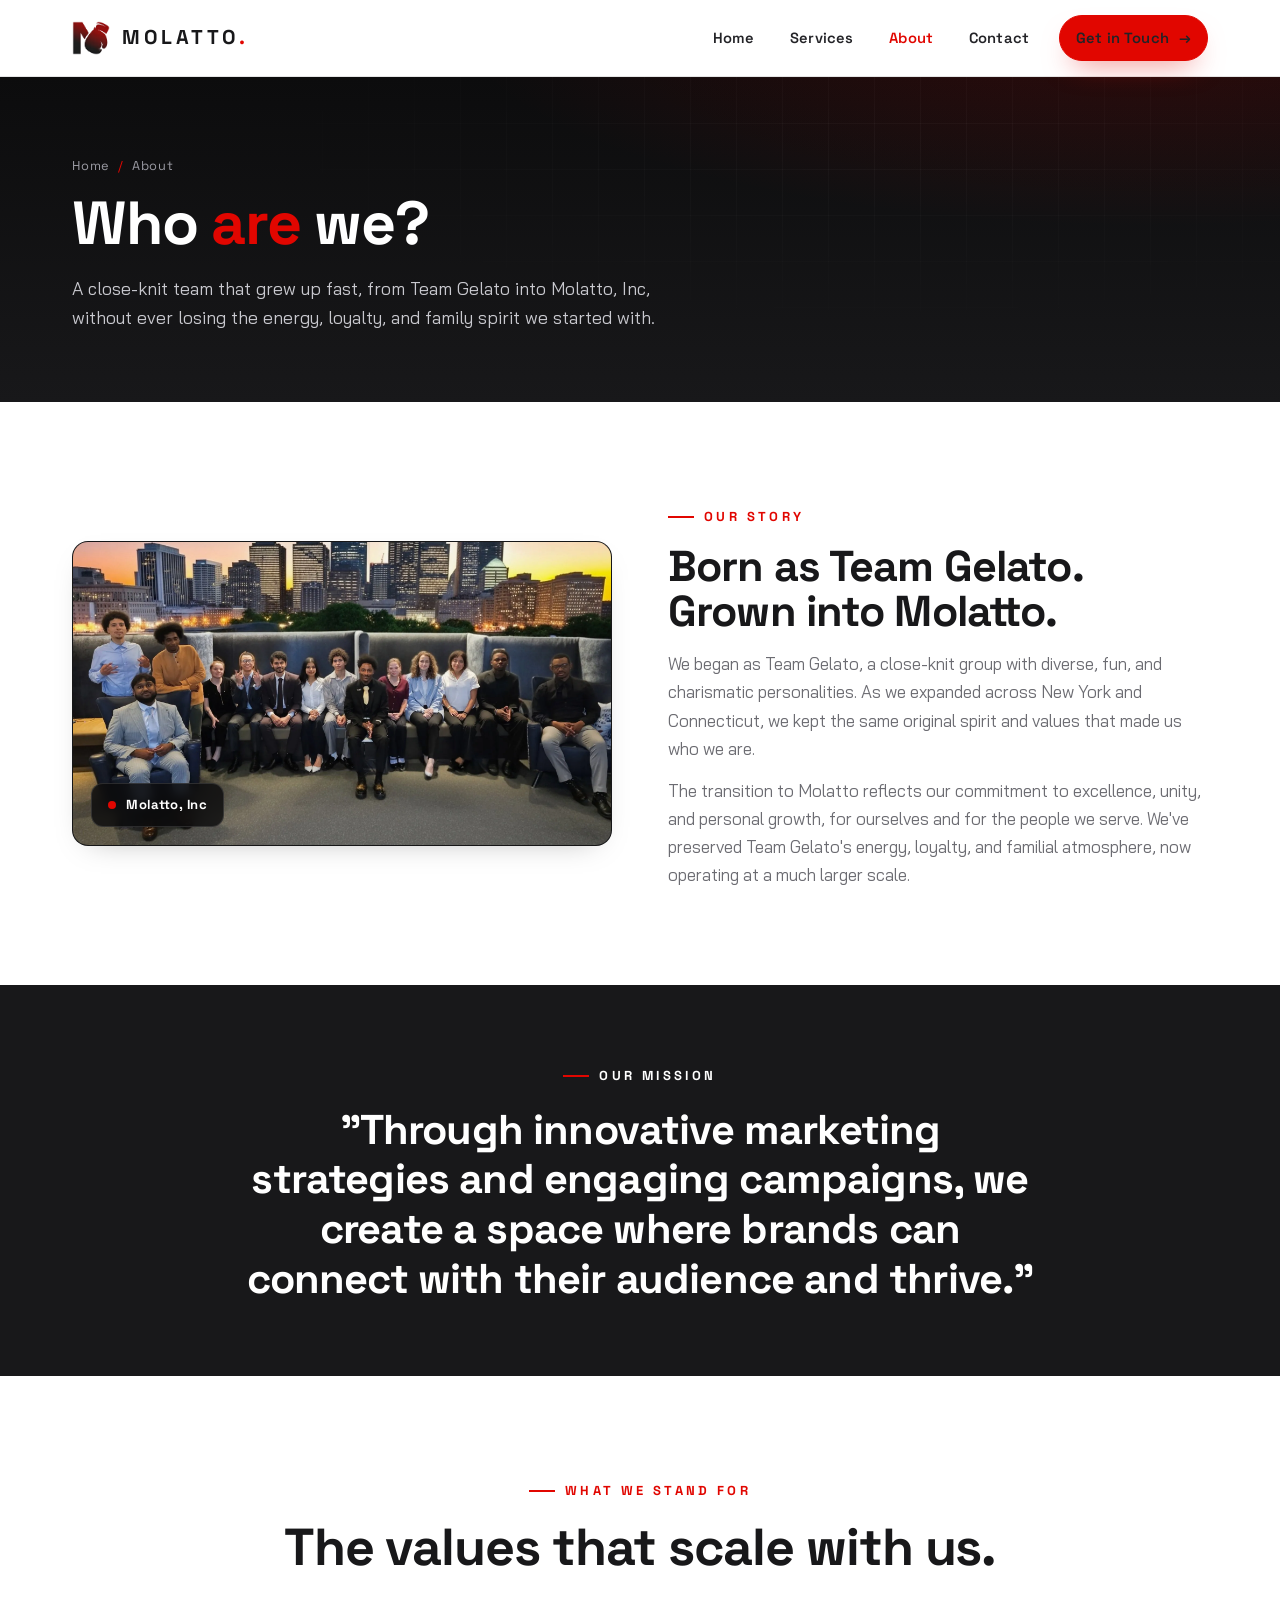
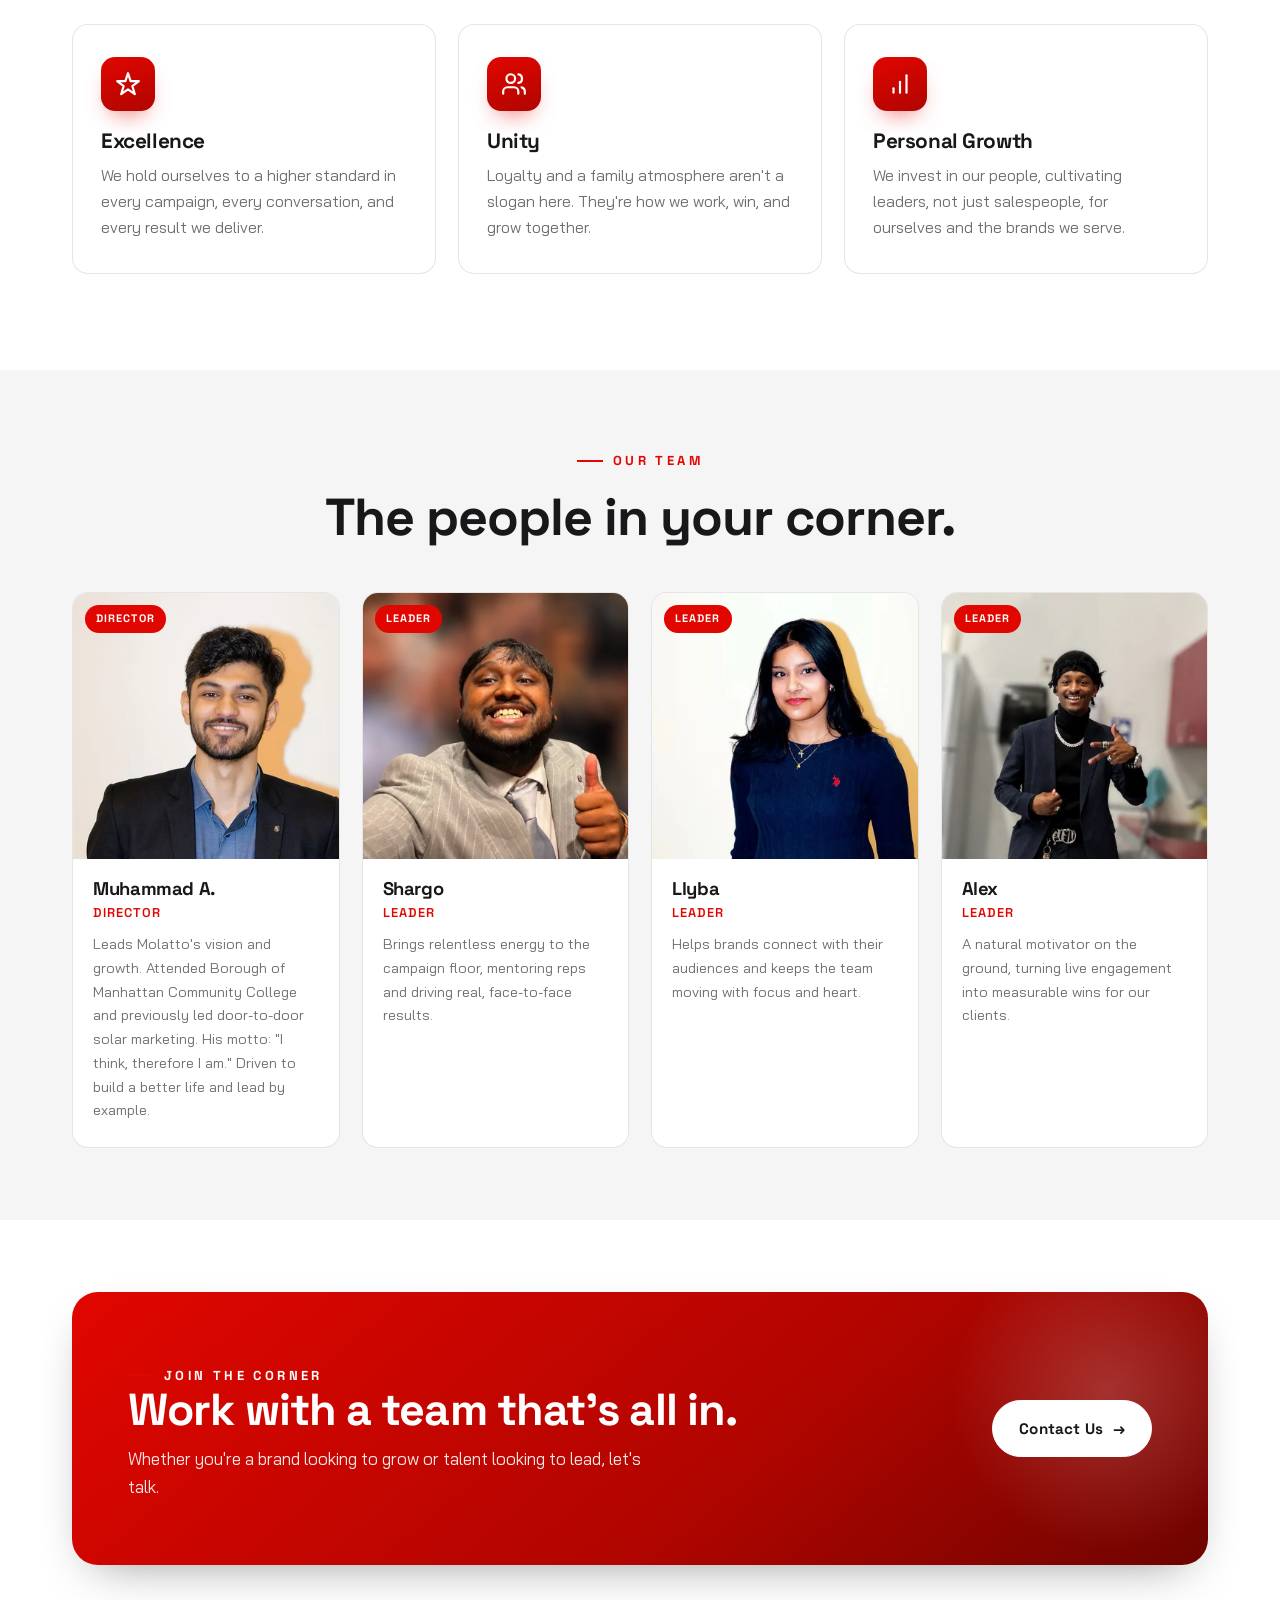
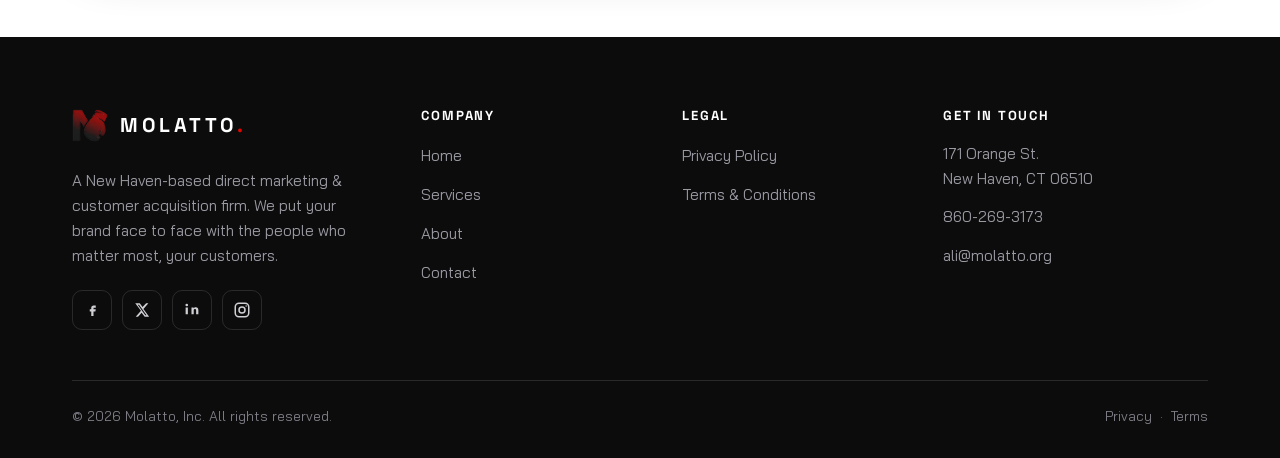
==== about.html @ bcc8a016 "Molatto, Inc website: modern responsive redesign Static multi-page site for a New Haven direct marke" ====
<!DOCTYPE html>
<html lang="en">
<head>
<meta charset="UTF-8" />
<meta name="viewport" content="width=device-width, initial-scale=1.0" />
<title>About | Molatto, Inc | Our Story, Mission &amp; Values</title>
<meta name="description" content="From Team Gelato to Molatto, Inc, a New Haven direct marketing firm built on excellence, unity, and personal growth. Meet our mission and team." />
<meta name="theme-color" content="#0c0c0d" />
<link rel="icon" type="image/png" href="assets/favicon.png" />
<link rel="preconnect" href="https://fonts.googleapis.com" />
<link rel="preconnect" href="https://fonts.gstatic.com" crossorigin />
<link href="https://fonts.googleapis.com/css2?family=Space+Grotesk:wght@500;600;700&family=Bai+Jamjuree:wght@400;500;600;700&display=swap" rel="stylesheet" />
<link rel="stylesheet" href="styles.css" />
</head>
<body>

<header class="site-header">
  <div class="container nav">
    <a class="brand" href="index.html" aria-label="Molatto, Inc home">
      <img src="assets/logo-icon.webp" alt="Molatto boxing-glove M logo" />
      <span class="wordmark">MOLATTO<span>.</span></span>
    </a>
    <nav class="nav-links" id="navLinks" aria-label="Primary">
      <a href="index.html">Home</a>
      <a href="services.html">Services</a>
      <a href="about.html" class="active">About</a>
      <a href="contact.html">Contact</a>
      <span class="nav-cta"><a class="btn" href="contact.html">Get in Touch <span class="arrow">→</span></a></span>
    </nav>
    <button class="nav-toggle" id="navToggle" aria-label="Toggle menu" aria-expanded="false" aria-controls="navLinks"><span></span></button>
  </div>
</header>

<section class="page-hero">
  <div class="container">
    <div class="crumbs"><a href="index.html">Home</a><span class="sep">/</span>About</div>
    <h1>Who <em>are</em> we?</h1>
    <p>A close-knit team that grew up fast, from Team Gelato into Molatto, Inc, without ever losing the energy, loyalty, and family spirit we started with.</p>
  </div>
</section>

<!-- Story -->
<section class="section">
  <div class="container">
    <div class="split">
      <div class="media media--frame reveal">
        <img src="assets/team.webp" alt="The Molatto, Inc team" />
        <span class="media-tag"><span class="dot"></span> Molatto, Inc</span>
      </div>
      <div class="reveal">
        <span class="eyebrow">Our Story</span>
        <h2 class="section-head" style="font-size:clamp(1.9rem,4vw,2.7rem);margin:16px 0 16px;">Born as Team Gelato. Grown into Molatto.</h2>
        <p style="color:var(--muted);margin-bottom:14px;">We began as Team Gelato, a close-knit group with diverse, fun, and charismatic personalities. As we expanded across New York and Connecticut, we kept the same original spirit and values that made us who we are.</p>
        <p style="color:var(--muted);">The transition to Molatto reflects our commitment to excellence, unity, and personal growth, for ourselves and for the people we serve. We've preserved Team Gelato's energy, loyalty, and familial atmosphere, now operating at a much larger scale.</p>
      </div>
    </div>
  </div>
</section>

<!-- Mission -->
<section class="section section--tight band">
  <div class="container" style="text-align:center;max-width:840px;">
    <span class="eyebrow eyebrow--center reveal" style="color:#fff;">Our Mission</span>
    <h2 class="reveal" style="font-size:clamp(1.7rem,4vw,2.6rem);margin-top:18px;color:#fff;line-height:1.2;">"Through innovative marketing strategies and engaging campaigns, we create a space where brands can connect with their audience and thrive."</h2>
  </div>
</section>

<!-- Values -->
<section class="section">
  <div class="container">
    <div class="section-head section-head--center reveal">
      <span class="eyebrow eyebrow--center">What We Stand For</span>
      <h2>The values that scale with us.</h2>
    </div>
    <div class="grid-3">
      <article class="card reveal">
        <div class="ic" aria-hidden="true"><svg viewBox="0 0 24 24" fill="none" stroke="currentColor" stroke-width="2" stroke-linecap="round" stroke-linejoin="round"><path d="m12 2 2.4 7.4H22l-6 4.6 2.3 7.4L12 17l-6.3 4.4L8 14 2 9.4h7.6z"/></svg></div>
        <h3>Excellence</h3>
        <p>We hold ourselves to a higher standard in every campaign, every conversation, and every result we deliver.</p>
      </article>
      <article class="card reveal">
        <div class="ic" aria-hidden="true"><svg viewBox="0 0 24 24" fill="none" stroke="currentColor" stroke-width="2" stroke-linecap="round" stroke-linejoin="round"><path d="M16 21v-2a4 4 0 0 0-4-4H6a4 4 0 0 0-4 4v2"/><circle cx="9" cy="7" r="4"/><path d="M22 21v-2a4 4 0 0 0-3-3.9"/><path d="M16 3.1A4 4 0 0 1 16 11"/></svg></div>
        <h3>Unity</h3>
        <p>Loyalty and a family atmosphere aren't a slogan here. They're how we work, win, and grow together.</p>
      </article>
      <article class="card reveal">
        <div class="ic" aria-hidden="true"><svg viewBox="0 0 24 24" fill="none" stroke="currentColor" stroke-width="2" stroke-linecap="round" stroke-linejoin="round"><path d="M12 20V10"/><path d="M18 20V4"/><path d="M6 20v-4"/></svg></div>
        <h3>Personal Growth</h3>
        <p>We invest in our people, cultivating leaders, not just salespeople, for ourselves and the brands we serve.</p>
      </article>
    </div>
  </div>
</section>

<!-- Team -->
<section class="section section--tight" style="background:var(--paper);">
  <div class="container">
    <div class="section-head section-head--center reveal">
      <span class="eyebrow eyebrow--center">Our Team</span>
      <h2>The people in your corner.</h2>
    </div>
    <div class="team-grid">
      <article class="member reveal">
        <div class="photo"><img src="assets/muhammad.webp" alt="Muhammad A., Director" loading="lazy" /><span class="badge">Director</span></div>
        <div class="body"><h4>Muhammad A.</h4><div class="role">Director</div><p>Leads Molatto's vision and growth. Attended Borough of Manhattan Community College and previously led door-to-door solar marketing. His motto: "I think, therefore I am." Driven to build a better life and lead by example.</p></div>
      </article>
      <article class="member reveal">
        <div class="photo"><img src="assets/shargo.webp" alt="Shargo, Leader" loading="lazy" /><span class="badge">Leader</span></div>
        <div class="body"><h4>Shargo</h4><div class="role">Leader</div><p>Brings relentless energy to the campaign floor, mentoring reps and driving real, face-to-face results.</p></div>
      </article>
      <article class="member reveal">
        <div class="photo"><img src="assets/llyba.webp" alt="Llyba, Leader" loading="lazy" /><span class="badge">Leader</span></div>
        <div class="body"><h4>Llyba</h4><div class="role">Leader</div><p>Helps brands connect with their audiences and keeps the team moving with focus and heart.</p></div>
      </article>
      <article class="member reveal">
        <div class="photo"><img src="assets/alex.webp" alt="Alex, Leader" loading="lazy" /><span class="badge">Leader</span></div>
        <div class="body"><h4>Alex</h4><div class="role">Leader</div><p>A natural motivator on the ground, turning live engagement into measurable wins for our clients.</p></div>
      </article>
    </div>
  </div>
</section>

<!-- CTA -->
<section class="section section--tight">
  <div class="container">
    <div class="cta reveal">
      <div class="cta-inner">
        <div>
          <span class="eyebrow" style="color:#fff;">Join the Corner</span>
          <h2>Work with a team that's all in.</h2>
          <p>Whether you're a brand looking to grow or talent looking to lead, let's talk.</p>
        </div>
        <a class="btn btn--light" href="contact.html">Contact Us <span class="arrow">→</span></a>
      </div>
    </div>
  </div>
</section>

<div id="footer"></div>
<script src="footer.js"></script>
<script src="script.js"></script>
</body>
</html>
---- styles.css ----
/* =========================================================
   MOLATTO, INC — Direct Marketing & Customer Acquisition Firm
   Palette: red / black / white  ·  Fonts: Space Grotesk + Bai Jamjuree
   ========================================================= */

:root {
  --red:        #e10600;
  --red-deep:   #b00500;
  --red-soft:   #ff2a1f;
  --black:      #0c0c0d;
  --ink:        #18181a;
  --ink-2:      #232327;
  --white:      #ffffff;
  --paper:      #f5f5f6;
  --paper-2:    #ececee;
  --muted:      #6c6c72;
  --line:       rgba(0,0,0,.10);
  --line-dark:  rgba(255,255,255,.12);

  --font-display: 'Space Grotesk', system-ui, sans-serif;
  --font-body:    'Bai Jamjuree', system-ui, sans-serif;

  --maxw: 1180px;
  --radius: 16px;
  --radius-sm: 10px;
  --shadow: 0 18px 50px -22px rgba(0,0,0,.45);
  --shadow-soft: 0 10px 30px -18px rgba(0,0,0,.35);
  --ease: cubic-bezier(.22,.61,.36,1);
}

/* ---------- Reset ---------- */
*, *::before, *::after { box-sizing: border-box; margin: 0; padding: 0; }
html { scroll-behavior: smooth; -webkit-text-size-adjust: 100%; }
body {
  font-family: var(--font-body);
  color: var(--ink);
  background: var(--white);
  line-height: 1.65;
  font-size: 17px;
  -webkit-font-smoothing: antialiased;
  text-rendering: optimizeLegibility;
  overflow-x: hidden;
}
img { max-width: 100%; display: block; }
a { color: inherit; text-decoration: none; }
ul { list-style: none; }

h1, h2, h3, h4 { font-family: var(--font-display); line-height: 1.05; font-weight: 700; letter-spacing: -.02em; }

.container { width: 100%; max-width: var(--maxw); margin-inline: auto; padding-inline: 22px; }

.section { padding: 96px 0; }
.section--tight { padding: 72px 0; }

/* ---------- Helpers ---------- */
.eyebrow {
  font-family: var(--font-display);
  font-weight: 700;
  font-size: 13px;
  letter-spacing: .26em;
  text-transform: uppercase;
  color: var(--red);
  display: inline-flex; align-items: center; gap: 10px;
}
.eyebrow::before { content: ""; width: 26px; height: 2px; background: var(--red); display: inline-block; }
.eyebrow--center { justify-content: center; }

.section-head { max-width: 720px; }
.section-head--center { margin-inline: auto; text-align: center; }
.section-head h2 { font-size: clamp(2rem, 4.6vw, 3.25rem); margin: 18px 0 14px; }
.section-head p { color: var(--muted); font-size: 1.05rem; }

.text-red { color: var(--red); }

/* ---------- Buttons ---------- */
.btn {
  --bg: var(--red);
  display: inline-flex; align-items: center; gap: 10px;
  font-family: var(--font-display);
  font-weight: 700; font-size: .95rem; letter-spacing: .01em;
  padding: 15px 26px; border-radius: 999px;
  background: var(--bg); color: #fff; border: 1.5px solid var(--bg);
  cursor: pointer; transition: transform .25s var(--ease), box-shadow .25s var(--ease), background .2s, color .2s;
  box-shadow: 0 14px 30px -14px rgba(225,6,0,.6);
  white-space: nowrap;
}
.btn:hover { transform: translateY(-2px); box-shadow: 0 20px 38px -14px rgba(225,6,0,.7); }
.btn .arrow { transition: transform .25s var(--ease); }
.btn:hover .arrow { transform: translateX(4px); }
.btn--ghost {
  background: transparent; color: var(--ink); border-color: var(--line);
  box-shadow: none;
}
.btn--ghost:hover { background: var(--ink); color: #fff; border-color: var(--ink); box-shadow: var(--shadow-soft); }
.btn--light { background: #fff; color: var(--ink); border-color: #fff; box-shadow: none; }
.btn--light:hover { background: transparent; color: #fff; border-color: rgba(255,255,255,.6); }
.btn--ghost-light { background: transparent; color: #fff; border-color: rgba(255,255,255,.35); box-shadow: none; }
.btn--ghost-light:hover { background: #fff; color: var(--ink); border-color: #fff; }

/* ---------- Header ---------- */
.site-header {
  position: sticky; top: 0; z-index: 60;
  background: rgba(255,255,255,.82);
  backdrop-filter: saturate(150%) blur(14px);
  border-bottom: 1px solid var(--line);
  transition: box-shadow .3s;
}
.site-header.scrolled { box-shadow: 0 8px 30px -22px rgba(0,0,0,.5); }
.nav {
  display: flex; align-items: center; justify-content: space-between;
  height: 76px;
}
.brand { display: inline-flex; align-items: center; gap: 12px; }
.brand img { width: 38px; height: auto; }
.brand .wordmark {
  font-family: var(--font-display); font-weight: 700;
  font-size: 1.25rem; letter-spacing: .18em; color: var(--ink);
}
.brand .wordmark span { color: var(--red); }

.nav-links { display: flex; align-items: center; gap: 4px; }
.nav-links a {
  font-family: var(--font-display); font-weight: 600;
  font-size: .92rem; letter-spacing: .01em;
  padding: 10px 16px; border-radius: 999px; color: var(--ink-2);
  transition: color .2s, background .2s;
}
.nav-links a:hover { color: var(--red); }
.nav-links a.active { color: var(--red); }
.nav-cta { margin-left: 10px; }

.nav-toggle {
  display: none; width: 46px; height: 46px; border: 1px solid var(--line);
  border-radius: 12px; background: #fff; cursor: pointer; position: relative;
}
.nav-toggle span, .nav-toggle span::before, .nav-toggle span::after {
  content: ""; position: absolute; left: 50%; top: 50%; width: 20px; height: 2px;
  background: var(--ink); transform: translate(-50%,-50%); transition: .28s var(--ease);
}
.nav-toggle span::before { transform: translate(-50%,-7px); }
.nav-toggle span::after  { transform: translate(-50%,5px); }
.nav-toggle[aria-expanded="true"] span { background: transparent; }
.nav-toggle[aria-expanded="true"] span::before { transform: translate(-50%,-50%) rotate(45deg); top:50%; }
.nav-toggle[aria-expanded="true"] span::after  { transform: translate(-50%,-50%) rotate(-45deg); top:50%; }

/* ---------- Hero ---------- */
.hero {
  position: relative; overflow: hidden;
  background:
    radial-gradient(120% 120% at 85% -10%, rgba(225,6,0,.16), transparent 55%),
    linear-gradient(180deg, #0c0c0d 0%, #161618 100%);
  color: #fff;
}
.hero::after {
  content:""; position:absolute; inset:0; pointer-events:none;
  background-image:
    linear-gradient(rgba(255,255,255,.035) 1px, transparent 1px),
    linear-gradient(90deg, rgba(255,255,255,.035) 1px, transparent 1px);
  background-size: 46px 46px; mask-image: radial-gradient(80% 70% at 50% 30%, #000, transparent 80%);
}
.hero .container { position: relative; z-index: 2; }
.hero-grid {
  display: grid; grid-template-columns: 1.1fr .9fr; gap: 48px; align-items: center;
  padding: 86px 0 96px;
}
.hero-badge {
  display:inline-flex; align-items:center; gap:9px;
  border:1px solid var(--line-dark); border-radius:999px; padding:7px 15px;
  font-size:.78rem; letter-spacing:.16em; text-transform:uppercase;
  font-family:var(--font-display); font-weight:600; color:#e9e9ec;
}
.hero-badge .dot { width:7px; height:7px; border-radius:50%; background:var(--red); box-shadow:0 0 0 4px rgba(225,6,0,.25); }
.hero h1 {
  font-size: clamp(2.6rem, 6vw, 4.5rem); margin: 22px 0 20px; color:#fff;
}
.hero h1 em { font-style: normal; color: var(--red); }
.hero p.lead { font-size: 1.18rem; color: #c9c9cf; max-width: 540px; margin-bottom: 32px; }
.hero-actions { display:flex; gap:14px; flex-wrap:wrap; }
.hero-stats { display:flex; gap:34px; margin-top:46px; flex-wrap:wrap; }
.hero-stats .stat strong { font-family:var(--font-display); font-size:2rem; display:block; color:#fff; }
.hero-stats .stat span { font-size:.85rem; color:#9a9aa2; letter-spacing:.04em; }

.hero-visual { position: relative; display:flex; justify-content:center; align-items:center; }
.hero-logo-card {
  position: relative; width: 100%; max-width: 420px; aspect-ratio: 1/1;
  border-radius: 28px; border:1px solid var(--line-dark);
  background: radial-gradient(120% 120% at 30% 20%, rgba(225,6,0,.22), rgba(255,255,255,.02));
  display:flex; align-items:center; justify-content:center;
  box-shadow: var(--shadow);
}
.hero-logo-card img { width: 64%; filter: drop-shadow(0 24px 40px rgba(0,0,0,.55)); animation: floaty 6s ease-in-out infinite; }
@keyframes floaty { 0%,100%{ transform:translateY(-6px);} 50%{ transform:translateY(10px);} }
.hero-logo-card .ring { position:absolute; inset:0; border-radius:28px; box-shadow: inset 0 0 0 1px rgba(255,255,255,.05); }

/* ---------- Marquee / trust strip ---------- */
.strip { background: var(--red); color:#fff; padding: 16px 0; overflow:hidden; }
.strip-track { display:flex; gap:46px; white-space:nowrap; align-items:center; animation: marquee 26s linear infinite; }
.strip-track span { font-family:var(--font-display); font-weight:700; letter-spacing:.18em; text-transform:uppercase; font-size:.9rem; opacity:.95; display:inline-flex; align-items:center; gap:46px; }
.strip-track span::after { content:"●"; font-size:.5rem; opacity:.7; }
@keyframes marquee { to { transform: translateX(-50%); } }

/* ---------- Approach / feature cards ---------- */
.grid-3 { display:grid; grid-template-columns: repeat(3, 1fr); gap: 22px; margin-top: 50px; }
.grid-2 { display:grid; grid-template-columns: repeat(2, 1fr); gap: 22px; }
.card {
  background:#fff; border:1px solid var(--line); border-radius: var(--radius);
  padding: 32px 28px; transition: transform .3s var(--ease), box-shadow .3s var(--ease), border-color .3s;
  position: relative; overflow:hidden;
}
.card:hover { transform: translateY(-6px); box-shadow: var(--shadow-soft); border-color: rgba(225,6,0,.25); }
.card .ic {
  width:54px; height:54px; border-radius:14px; display:grid; place-items:center;
  background: linear-gradient(160deg, var(--red), var(--red-deep)); color:#fff; margin-bottom:20px;
  box-shadow: 0 12px 24px -12px rgba(225,6,0,.7);
}
.card .ic svg { width:26px; height:26px; }
.card .num { position:absolute; top:20px; right:24px; font-family:var(--font-display); font-weight:700; font-size:2.4rem; color:var(--paper-2); }
.card h3 { font-size:1.3rem; margin-bottom:10px; }
.card p { color: var(--muted); font-size: .98rem; }
.card .more { display:inline-flex; align-items:center; gap:7px; margin-top:18px; font-family:var(--font-display); font-weight:700; font-size:.85rem; color:var(--red); letter-spacing:.02em; }

/* ---------- Split / about ---------- */
.split { display:grid; grid-template-columns: 1fr 1fr; gap: 56px; align-items:center; }
.split--media-right .media { order: 2; }
.media { border-radius: var(--radius); overflow:hidden; position:relative; box-shadow: var(--shadow-soft); border:1px solid var(--line); }
.media img { width:100%; height:100%; object-fit:cover; }
.media--frame { background: var(--ink); }
.media-tag {
  position:absolute; left:18px; bottom:18px; background:rgba(12,12,13,.82); color:#fff;
  padding:10px 16px; border-radius:12px; backdrop-filter:blur(6px);
  font-family:var(--font-display); font-weight:700; font-size:.82rem; letter-spacing:.04em;
  display:flex; align-items:center; gap:10px; border:1px solid var(--line-dark);
}
.media-tag .dot { width:8px;height:8px;border-radius:50%;background:var(--red); }

.bullets { margin-top: 26px; display:grid; gap:14px; }
.bullets li { display:flex; gap:13px; align-items:flex-start; font-size:1rem; }
.bullets .tick {
  flex:none; width:24px; height:24px; border-radius:50%; background:rgba(225,6,0,.12); color:var(--red);
  display:grid; place-items:center; margin-top:2px;
}
.bullets .tick svg { width:13px; height:13px; }

/* ---------- Stats band ---------- */
.band { background: var(--ink); color:#fff; }
.stats-row { display:grid; grid-template-columns: repeat(4,1fr); gap:24px; text-align:center; }
.stats-row .stat strong { font-family:var(--font-display); font-size:clamp(2.2rem,4vw,3rem); display:block; color:#fff; }
.stats-row .stat strong em { color:var(--red); font-style:normal; }
.stats-row .stat span { color:#9a9aa2; font-size:.9rem; letter-spacing:.04em; }

/* ---------- Team ---------- */
.team-grid { display:grid; grid-template-columns: repeat(4,1fr); gap:22px; margin-top:48px; }
.member {
  background:#fff; border:1px solid var(--line); border-radius:var(--radius); overflow:hidden;
  transition: transform .3s var(--ease), box-shadow .3s var(--ease);
}
.member:hover { transform:translateY(-6px); box-shadow:var(--shadow-soft); }
.member .photo { aspect-ratio: 1/1; background:var(--paper-2); position:relative; overflow:hidden; }
.member .photo img { width:100%; height:100%; object-fit:cover; }
.member .photo .badge {
  position:absolute; top:12px; left:12px; background:var(--red); color:#fff; font-family:var(--font-display);
  font-weight:700; font-size:.68rem; letter-spacing:.1em; text-transform:uppercase; padding:5px 11px; border-radius:999px;
}
.member .body { padding:20px 20px 24px; }
.member h4 { font-size:1.15rem; }
.member .role { color:var(--red); font-family:var(--font-display); font-weight:600; font-size:.8rem; letter-spacing:.08em; text-transform:uppercase; margin:4px 0 10px; }
.member p { color:var(--muted); font-size:.9rem; }

/* avatar fallback (monogram) */
.avatar-mono { position:absolute; inset:0; display:grid; place-items:center;
  background: radial-gradient(120% 120% at 30% 20%, #2a2a2e, #0e0e10); }
.avatar-mono span { font-family:var(--font-display); font-weight:700; font-size:3rem; color:#fff; }
.avatar-mono span em { color:var(--red); font-style:normal; }

/* ---------- CTA band ---------- */
.cta {
  position:relative; overflow:hidden; border-radius:26px; padding:64px 56px;
  background: linear-gradient(140deg, var(--red) 0%, var(--red-deep) 60%, #6e0400 100%);
  color:#fff; box-shadow: var(--shadow);
}
.cta::before { content:""; position:absolute; right:-60px; top:-60px; width:320px; height:320px;
  border-radius:50%; background:radial-gradient(circle, rgba(255,255,255,.18), transparent 70%); }
.cta-inner { position:relative; z-index:2; display:flex; align-items:center; justify-content:space-between; gap:30px; flex-wrap:wrap; }
.cta h2 { font-size:clamp(1.9rem,4vw,2.8rem); max-width:620px; }
.cta p { color:rgba(255,255,255,.9); margin-top:12px; max-width:520px; }

/* ---------- Page hero (inner pages) ---------- */
.page-hero {
  background:
    radial-gradient(100% 120% at 90% -20%, rgba(225,6,0,.18), transparent 55%),
    linear-gradient(180deg, #0c0c0d, #18181a);
  color:#fff; padding: 78px 0 70px; position:relative; overflow:hidden;
}
.page-hero::after { content:""; position:absolute; inset:0;
  background-image: linear-gradient(rgba(255,255,255,.03) 1px,transparent 1px),linear-gradient(90deg,rgba(255,255,255,.03) 1px,transparent 1px);
  background-size:46px 46px; mask-image:radial-gradient(70% 80% at 70% 20%, #000, transparent 80%); }
.page-hero .container { position:relative; z-index:2; }
.crumbs { font-family:var(--font-display); font-size:.8rem; letter-spacing:.06em; color:#9a9aa2; margin-bottom:16px; }
.crumbs a:hover { color:#fff; }
.crumbs .sep { color:var(--red); margin:0 8px; }
.page-hero h1 { font-size:clamp(2.4rem,5.5vw,3.8rem); max-width:760px; }
.page-hero h1 em { font-style:normal; color:var(--red); }
.page-hero p { color:#c9c9cf; max-width:620px; margin-top:18px; font-size:1.1rem; }

/* ---------- Prose (legal pages) ---------- */
.prose { max-width: 820px; }
.prose h2 { font-size:1.5rem; margin:38px 0 12px; }
.prose h3 { font-size:1.15rem; margin:26px 0 8px; }
.prose p, .prose li { color:#39393e; }
.prose p { margin-bottom:14px; }
.prose ul { list-style:disc; padding-left:22px; margin-bottom:16px; display:grid; gap:8px; }
.prose .updated { color:var(--muted); font-size:.9rem; margin-bottom:30px; }
.prose a { color:var(--red); text-decoration:underline; text-underline-offset:3px; }

/* ---------- Contact ---------- */
.contact-grid { display:grid; grid-template-columns: 1fr 1.1fr; gap:48px; align-items:start; }
.info-list { display:grid; gap:16px; margin-top:28px; }
.info-item { display:flex; gap:16px; align-items:flex-start; padding:18px 20px; border:1px solid var(--line); border-radius:var(--radius-sm); background:#fff; transition:border-color .25s, box-shadow .25s; }
.info-item:hover { border-color:rgba(225,6,0,.3); box-shadow:var(--shadow-soft); }
.info-item .ic { flex:none; width:46px;height:46px;border-radius:12px;display:grid;place-items:center;background:rgba(225,6,0,.1);color:var(--red); }
.info-item .ic svg{width:22px;height:22px;}
.info-item .label{font-family:var(--font-display);font-weight:700;font-size:.78rem;letter-spacing:.1em;text-transform:uppercase;color:var(--muted);}
.info-item .val{font-size:1.02rem;color:var(--ink);font-weight:500;}
.info-item .val a:hover{color:var(--red);}

.hours { margin-top:24px; border:1px solid var(--line); border-radius:var(--radius-sm); overflow:hidden; }
.hours .row { display:flex; justify-content:space-between; padding:13px 20px; font-size:.96rem; }
.hours .row:nth-child(odd){ background:var(--paper); }
.hours .row span:first-child{ color:var(--muted); }
.hours .row span:last-child{ font-weight:600; }

.form-card { background:#fff; border:1px solid var(--line); border-radius:var(--radius); padding:34px; box-shadow:var(--shadow-soft); }
.form-card h3 { font-size:1.5rem; margin-bottom:6px; }
.form-card .sub { color:var(--muted); font-size:.96rem; margin-bottom:24px; }
.field-row { display:grid; grid-template-columns:1fr 1fr; gap:16px; }
.field { margin-bottom:16px; }
.field label { display:block; font-family:var(--font-display); font-weight:600; font-size:.82rem; letter-spacing:.04em; margin-bottom:7px; color:var(--ink-2); }
.field input, .field textarea {
  width:100%; padding:13px 15px; border:1.5px solid var(--line); border-radius:10px;
  font-family:var(--font-body); font-size:1rem; color:var(--ink); background:var(--paper);
  transition:border-color .2s, background .2s, box-shadow .2s;
}
.field input:focus, .field textarea:focus { outline:none; border-color:var(--red); background:#fff; box-shadow:0 0 0 4px rgba(225,6,0,.1); }
.field textarea { min-height:130px; resize:vertical; }
.consent { display:flex; gap:11px; align-items:flex-start; margin:6px 0 20px; font-size:.82rem; color:var(--muted); }
.consent input { margin-top:4px; accent-color:var(--red); width:16px; height:16px; flex:none; }
.form-card .btn { width:100%; justify-content:center; }
.form-note { margin-top:14px; font-size:.8rem; color:var(--muted); text-align:center; }

/* ---------- Map ---------- */
.map-wrap { margin-top:0; border-radius:var(--radius); overflow:hidden; border:1px solid var(--line); box-shadow:var(--shadow-soft); }
.map-wrap iframe { width:100%; height:340px; border:0; display:block; filter:grayscale(.2) contrast(1.05); }

/* ---------- Footer ---------- */
.site-footer { background: var(--black); color:#cfcfd4; padding: 72px 0 30px; }
.footer-grid { display:grid; grid-template-columns: 1.4fr 1fr 1fr 1.2fr; gap:40px; }
.footer-brand .brand .wordmark { color:#fff; }
.footer-brand p { color:#9a9aa2; font-size:.95rem; margin-top:18px; max-width:300px; }
.footer-col h4 { font-family:var(--font-display); font-size:.82rem; letter-spacing:.14em; text-transform:uppercase; color:#fff; margin-bottom:18px; }
.footer-col ul { display:grid; gap:11px; }
.footer-col a { color:#9a9aa2; font-size:.95rem; transition:color .2s; }
.footer-col a:hover { color:var(--red); }
.footer-col .line { color:#9a9aa2; font-size:.95rem; }
.socials { display:flex; gap:10px; margin-top:22px; }
.socials a { width:40px;height:40px;border-radius:10px;display:grid;place-items:center;border:1px solid var(--line-dark);color:#cfcfd4;transition:.25s var(--ease); }
.socials a:hover { background:var(--red); border-color:var(--red); color:#fff; transform:translateY(-3px); }
.socials svg{width:18px;height:18px;}
.footer-bottom { border-top:1px solid var(--line-dark); margin-top:50px; padding-top:24px; display:flex; justify-content:space-between; gap:14px; flex-wrap:wrap; font-size:.85rem; color:#7d7d85; }
.footer-bottom a:hover{ color:var(--red); }

/* ---------- Reveal animation ---------- */
.reveal { opacity:0; transform: translateY(22px); transition: opacity .7s var(--ease), transform .7s var(--ease); }
.reveal.in { opacity:1; transform:none; }

/* ---------- Responsive ---------- */
@media (max-width: 1024px) {
  .hero-grid { grid-template-columns: 1fr; gap:40px; }
  .hero-visual { order:-1; }
  .hero-logo-card { max-width:300px; }
  .split { grid-template-columns:1fr; gap:34px; }
  .split--media-right .media { order:0; }
  .contact-grid { grid-template-columns:1fr; gap:36px; }
  .footer-grid { grid-template-columns: 1fr 1fr; gap:34px; }
}
@media (max-width: 860px) {
  .nav-toggle { display:block; }
  .nav-links {
    position: fixed; inset: 76px 0 auto 0; flex-direction:column; align-items:stretch; gap:4px;
    background:#fff; padding:18px 22px 26px; border-bottom:1px solid var(--line);
    transform: translateY(-130%); transition: transform .35s var(--ease); box-shadow: var(--shadow-soft);
    height: calc(100dvh - 76px);
  }
  .nav-links.open { transform: translateY(0); }
  .nav-links a { padding:15px 12px; border-bottom:1px solid var(--line); font-size:1.05rem; }
  .nav-links a:last-of-type { border-bottom:none; }
  .nav-cta { margin:14px 0 0; }
  .nav-cta .btn { width:100%; justify-content:center; }
  .grid-3 { grid-template-columns:1fr; }
  .team-grid { grid-template-columns: 1fr 1fr; }
  .stats-row { grid-template-columns: 1fr 1fr; gap:34px 18px; }
  .cta { padding:46px 30px; }
  .cta-inner { flex-direction:column; align-items:flex-start; }
  .section { padding: 70px 0; }
  .field-row { grid-template-columns:1fr; }
}
@media (max-width: 480px) {
  body { font-size:16px; }
  .team-grid { grid-template-columns: 1fr; }
  .hero-stats { gap:24px; }
  .brand .wordmark { font-size:1.1rem; letter-spacing:.14em; }
  .container { padding-inline:18px; }
  .form-card { padding:24px 20px; }
}

@media (prefers-reduced-motion: reduce) {
  *, *::before, *::after { animation: none !important; transition: none !important; scroll-behavior:auto !important; }
  .reveal { opacity:1; transform:none; }
}
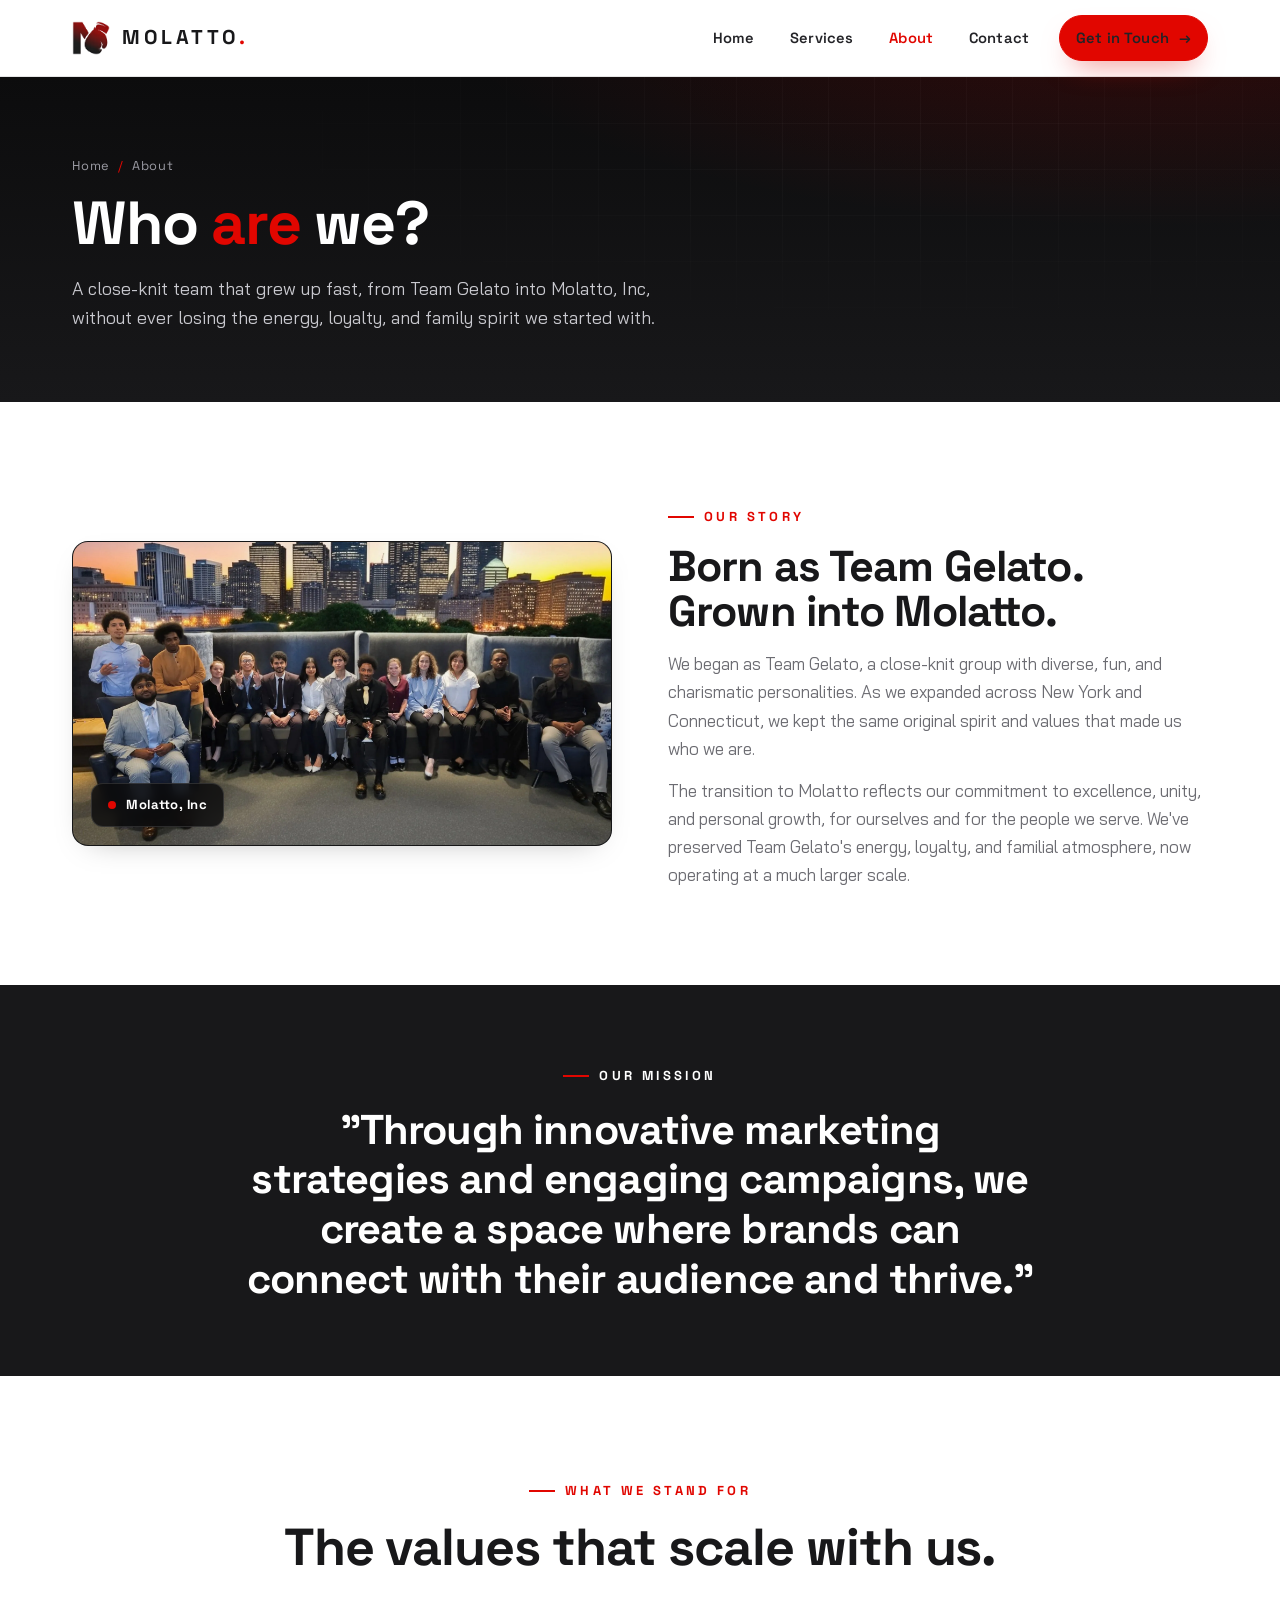
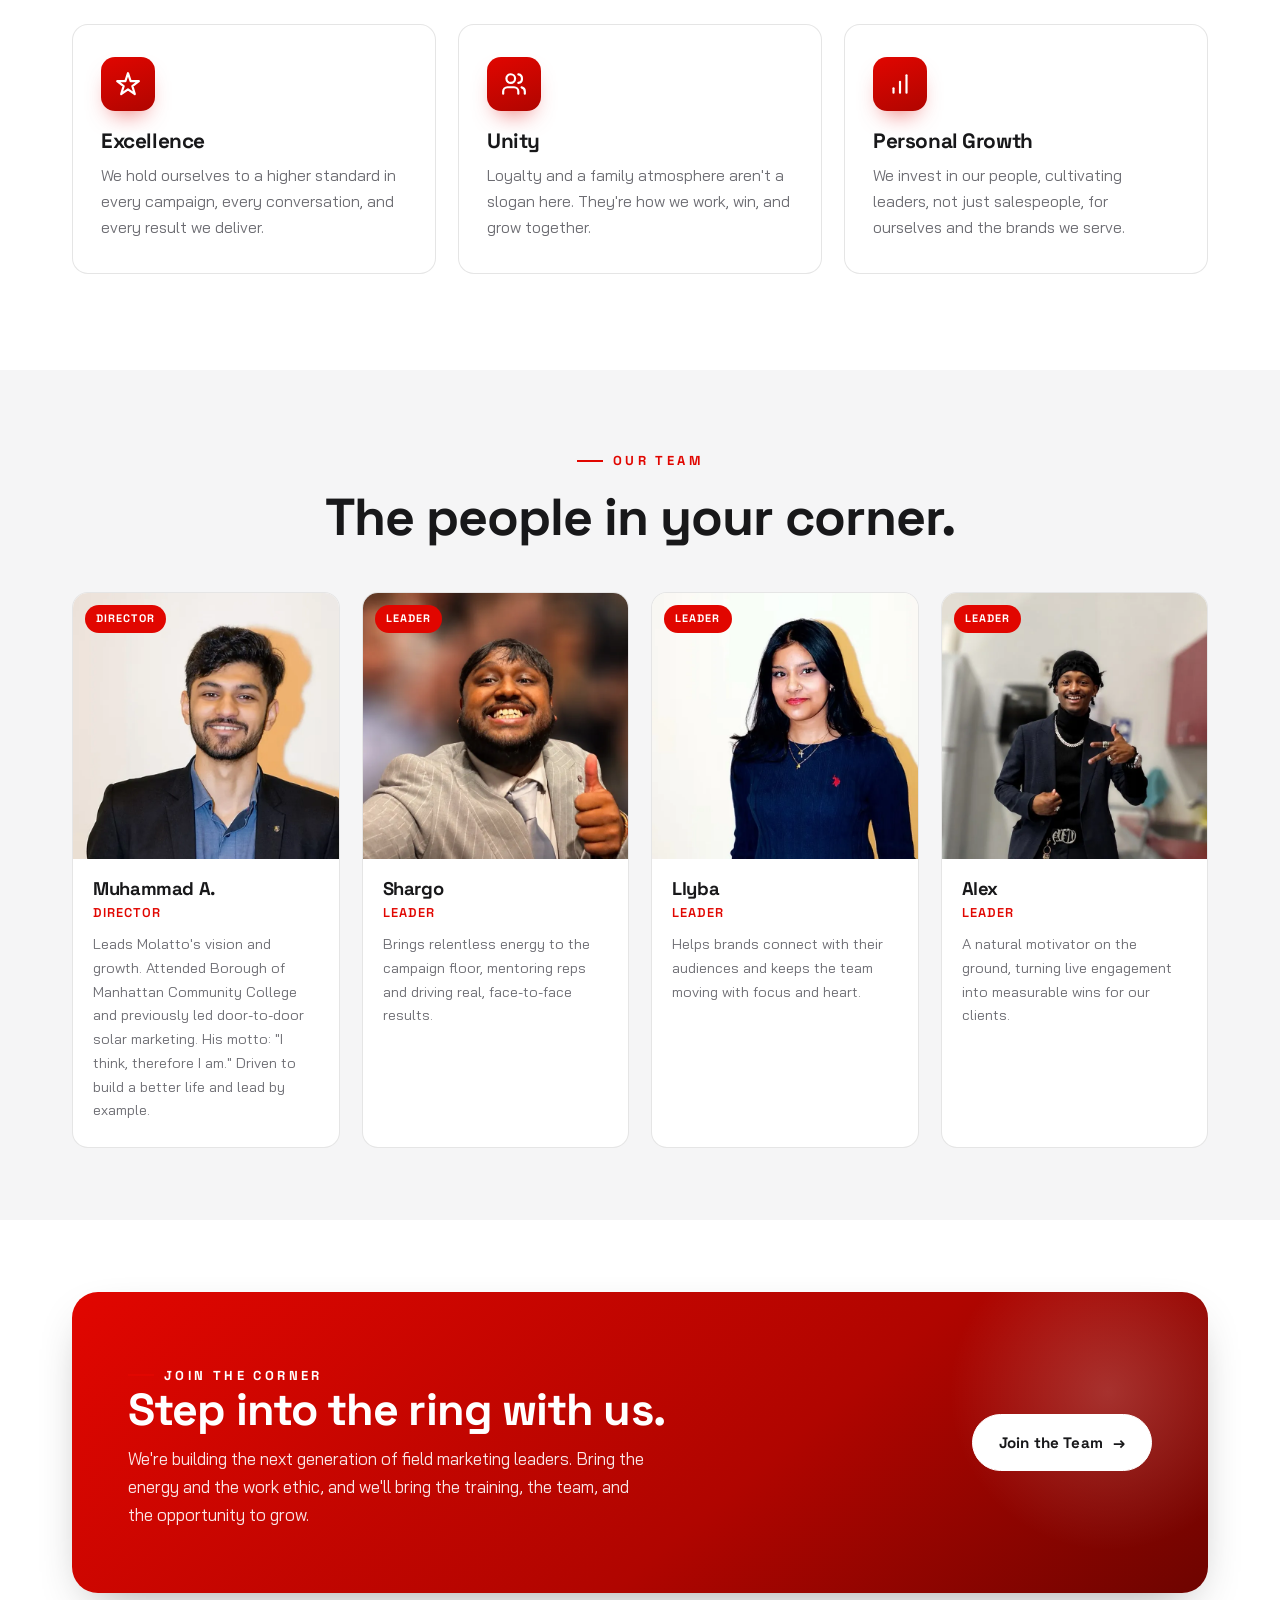
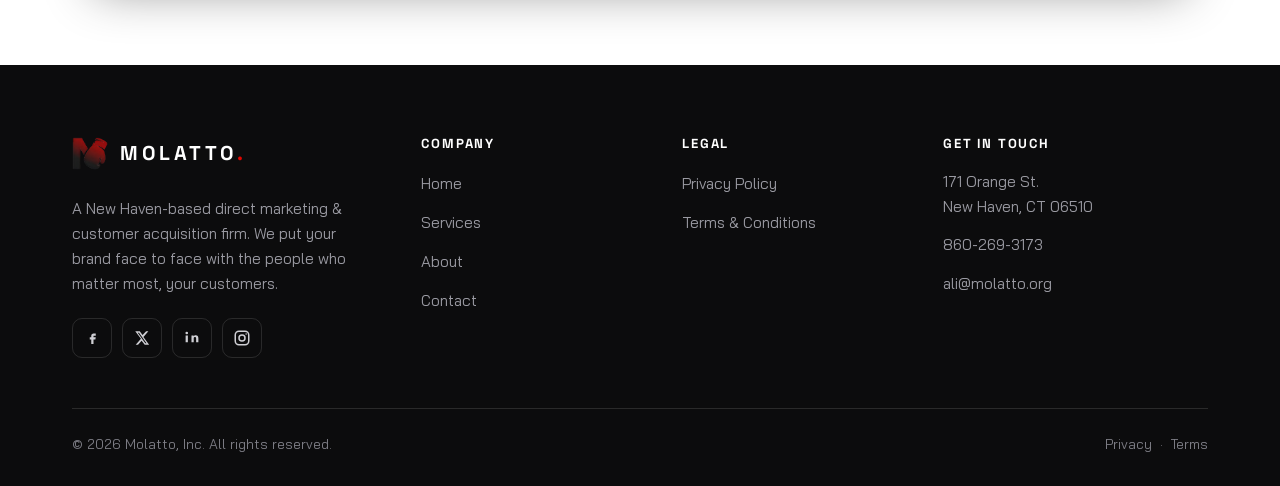
==== commit c1b0a2bb: "Reframe CTA bands as field-marketing hiring calls The company is a direct field marketing firm that " ====
--- a/about.html
+++ b/about.html
@@ -127,10 +127,10 @@
       <div class="cta-inner">
         <div>
           <span class="eyebrow" style="color:#fff;">Join the Corner</span>
-          <h2>Work with a team that's all in.</h2>
-          <p>Whether you're a brand looking to grow or talent looking to lead, let's talk.</p>
+          <h2>Step into the ring with us.</h2>
+          <p>We're building the next generation of field marketing leaders. Bring the energy and the work ethic, and we'll bring the training, the team, and the opportunity to grow.</p>
         </div>
-        <a class="btn btn--light" href="contact.html">Contact Us <span class="arrow">→</span></a>
+        <a class="btn btn--light" href="contact.html">Join the Team <span class="arrow">→</span></a>
       </div>
     </div>
   </div>
